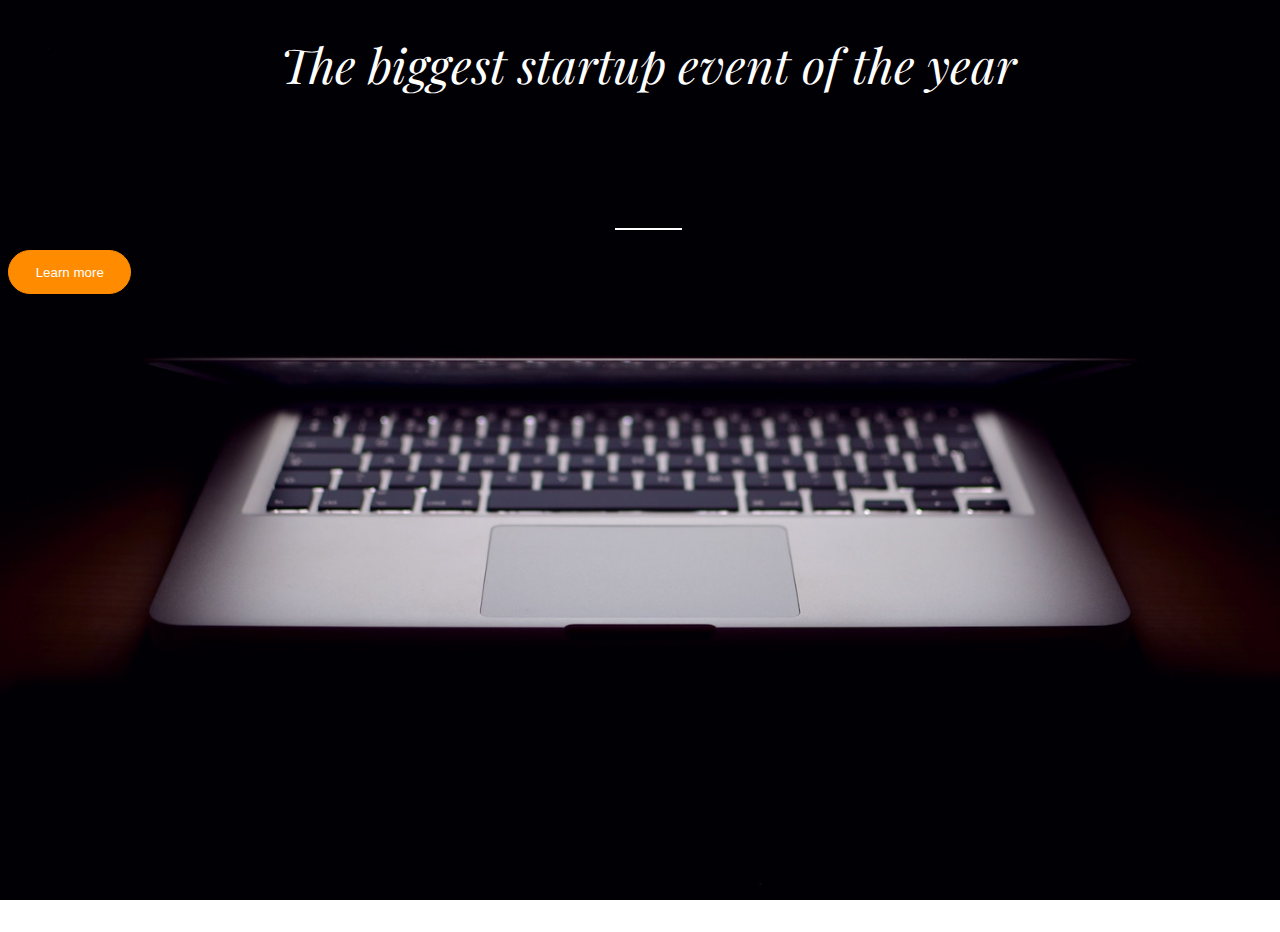
==== index.html @ 10a5b255 "Add files via upload" ====
<!doctype html>
<html lang="en">
  <head>
    <meta charset="utf-8">
    <meta name="viewport" content="width=device-width, initial-scale=1, shrink-to-fit=no">

    <title>Startup</title>

    <!--Bootstrap and CSS-->
    	<link href="https://cdn.jsdelivr.net/npm/bootstrap@5.2.2/dist/css/bootstrap.min.css" rel="stylesheet" integrity="sha384-Zenh87qX5JnK2Jl0vWa8Ck2rdkQ2Bzep5IDxbcnCeuOxjzrPF/et3URy9Bv1WTRi" crossorigin="anonymous">
    	<link rel="stylesheet" type="text/css" href="style.css">
    <!--Google Fonts-->
	    <link rel="preconnect" href="https://fonts.googleapis.com">
		<link rel="preconnect" href="https://fonts.gstatic.com" crossorigin>
		<link href="https://fonts.googleapis.com/css2?family=Hind:wght@300;600&family=Playfair+Display:ital,wght@0,400;0,500;0,600;0,700;0,800;0,900;1,400;1,500;1,600;1,700;1,800;1,900&display=swap" rel="stylesheet">
  </head>

  <body>
		<div class="container d-flex align-items-center h-100">
			<div class="row">
				<header class="text-center col-12">
    				<h1>The biggest startup event of the year</h1>
    			</header>

    			<div class="buffer col-12"></div>

				<section class="text-center col-12">
				    <hr>
				    <a href="https://mailchi.mp/6915483e5e69/startup-event"> <button class="btn btn-info btn-xl"><span>Learn more</span></button>
				    </a>
				</section>
			</div>
		</div>
  	<!--Scripts-->
    	<script src="https://cdn.jsdelivr.net/npm/bootstrap@5.2.2/dist/js/bootstrap.bundle.min.js" integrity="sha384-OERcA2EqjJCMA+/3y+gxIOqMEjwtxJY7qPCqsdltbNJuaOe923+mo//f6V8Qbsw3" crossorigin="anonymous"></script>
  </body>
</html>
---- style.css ----
html, body {
	background: url("header.jpg") no-repeat center center fixed; 
  		-webkit-background-size: cover;
  		-moz-background-size: cover;
  		-o-background-size: cover;
  		background-size: cover;
  	width: 100%;
	height: 100%;
	font-family: 'Hind', 'Verdana', sans-serif;
}

h1 {
	font-family: "Playfair Display", 'Georgia', serif;
	color: white;
	font-weight: 400;
	font-style: italic;
	text-align: center;
	font-size: 3em;
}

hr {
	margin: 20px auto;
	color: white;
	border: 1px solid white;
	max-width: 65px;
	opacity: 1;
}

.container {
	justify-content: center;
}

.btn {
	padding: 1em 2em;
	background-color: darkorange;
	color: darkorange;
	border: 1px solid darkorange;
	border-radius: 50px;
}

.btn:hover {
	background-color: white;
	border: 1px solid white;
	border-width: 5px;
	transition: 0.1s ease-in-out;
}

button span {
	color: white;
}

button span:hover {
	color: black;
}

.buffer {
	height: 5rem;
}
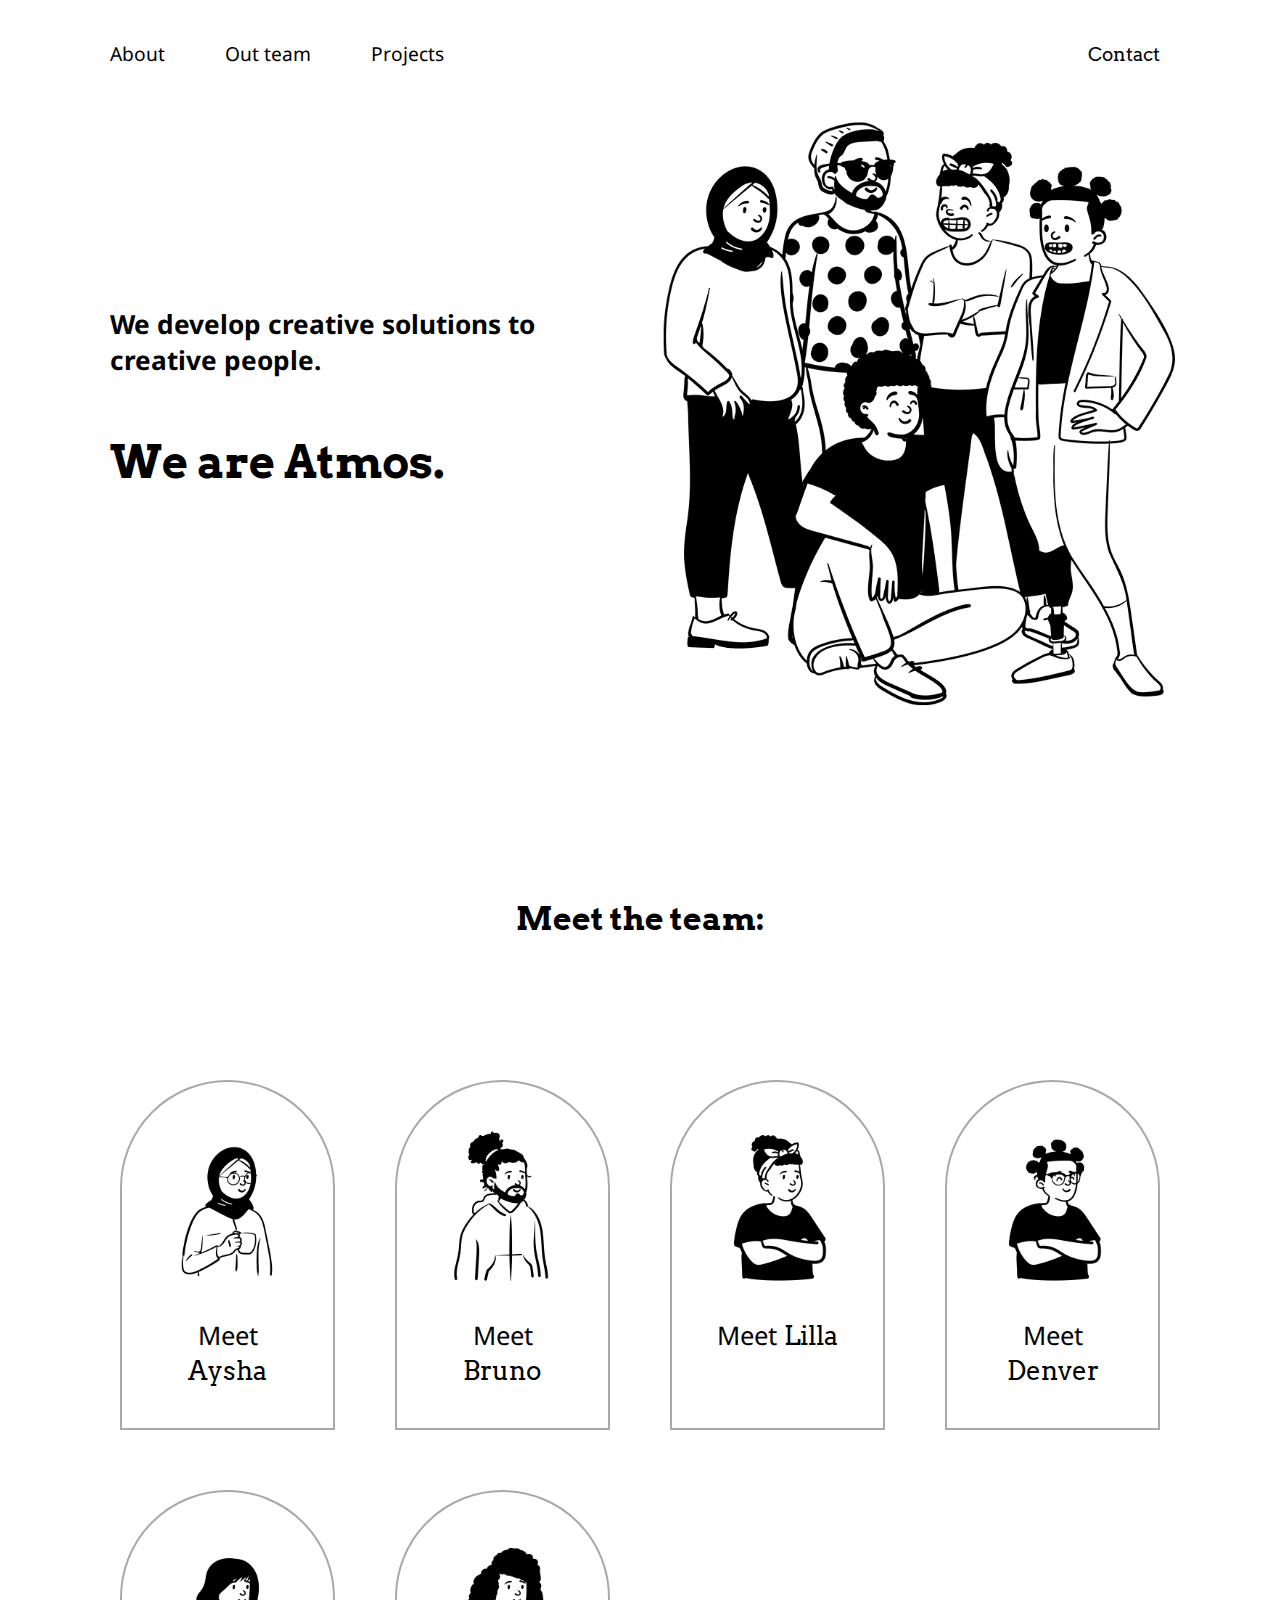
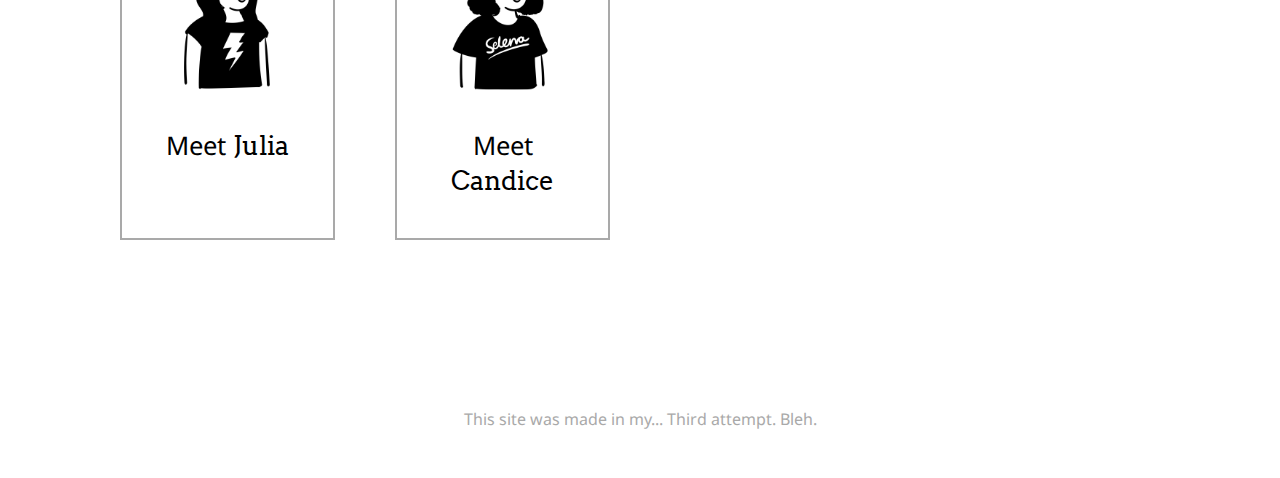
==== commit a618a0f7: "Add files via upload" ====
--- a/index.html
+++ b/index.html
@@ -1,37 +1,69 @@
-<!doctype html>
-<html lang="en">
-  <head>
-    <meta charset="utf-8">
-    <meta name="viewport" content="width=device-width, initial-scale=1, shrink-to-fit=no">
-
-    <title>Startup</title>
-
-    <!--Bootstrap and CSS-->
-    	<link href="https://cdn.jsdelivr.net/npm/bootstrap@5.2.2/dist/css/bootstrap.min.css" rel="stylesheet" integrity="sha384-Zenh87qX5JnK2Jl0vWa8Ck2rdkQ2Bzep5IDxbcnCeuOxjzrPF/et3URy9Bv1WTRi" crossorigin="anonymous">
-    	<link rel="stylesheet" type="text/css" href="style.css">
-    <!--Google Fonts-->
-	    <link rel="preconnect" href="https://fonts.googleapis.com">
-		<link rel="preconnect" href="https://fonts.gstatic.com" crossorigin>
-		<link href="https://fonts.googleapis.com/css2?family=Hind:wght@300;600&family=Playfair+Display:ital,wght@0,400;0,500;0,600;0,700;0,800;0,900;1,400;1,500;1,600;1,700;1,800;1,900&display=swap" rel="stylesheet">
-  </head>
-
-  <body>
-		<div class="container d-flex align-items-center h-100">
-			<div class="row">
-				<header class="text-center col-12">
-    				<h1>The biggest startup event of the year</h1>
-    			</header>
-
-    			<div class="buffer col-12"></div>
-
-				<section class="text-center col-12">
-				    <hr>
-				    <a href="https://mailchi.mp/6915483e5e69/startup-event"> <button class="btn btn-info btn-xl"><span>Learn more</span></button>
-				    </a>
-				</section>
-			</div>
-		</div>
-  	<!--Scripts-->
-    	<script src="https://cdn.jsdelivr.net/npm/bootstrap@5.2.2/dist/js/bootstrap.bundle.min.js" integrity="sha384-OERcA2EqjJCMA+/3y+gxIOqMEjwtxJY7qPCqsdltbNJuaOe923+mo//f6V8Qbsw3" crossorigin="anonymous"></script>
-  </body>
+<!DOCTYPE html>
+<html>
+<head>
+  <title>Layout Master</title>
+  <link rel="stylesheet" type="text/css" href="./style.css">
+  <link rel="stylesheet" type="text/css" href="https://cdnjs.cloudflare.com/ajax/libs/animate.css/4.1.1/animate.min.css">
+  <!--Google Fonts-->
+    <link rel="preconnect" href="https://fonts.googleapis.com">
+    <link rel="preconnect" href="https://fonts.gstatic.com" crossorigin>
+    <link href="https://fonts.googleapis.com/css2?family=Arvo:ital,wght@0,400;0,700;1,400&family=Noto+Sans:ital,wght@0,300;0,600;1,300;1,600&display=swap" rel="stylesheet">
+</head>
+
+<body>
+
+  <nav class="zone white sticky">
+    <ul class="main-nav">
+      <li><a href="">About</a></li>
+      <li><a href="">Out team</a></li>
+      <li><a href="">Projects</a></li>
+      <li class="push"><a href=""><span>Contact</span></a></li>
+    </ul>
+    </div>
+  </nav>
+
+  <div class="container zone red">
+    <div class="container zone pink">
+      <h3 class="animate__animated animate__fadeInLeft animate__delay-0.7s">We develop creative solutions to creative people.</h3>
+      <h1 class="animate__animated animate__fadeInLeft animate__delay-1s animate__slow">We are Atmos.</h1>
+    </div>
+      <img class="cover animate__animated animate__fadeInRight" src="assets/main.png">
+  </div>
+
+  <div class="buffer">
+    <h1>Meet the team:</h1>
+  </div>
+
+  <div class="zone blue grid-wrapper">
+    <div class="box zone">
+      <img src="assets/peep1.png" alt="peep1">
+      <figcaption>Meet <span>Aysha</span></figcaption>
+    </div>
+    <div class="box zone">
+      <img src="assets/peep2.png" alt="peep2">
+      <figcaption>Meet <span>Bruno</span></figcaption>
+    </div>
+    <div class="box zone">
+      <img src="assets/peep3.png" alt="peep3">
+      <figcaption>Meet <span>Lilla</span></figcaption>
+    </div>
+    <div class="box zone">
+      <img src="assets/peep4.png" alt="peep4">
+      <figcaption>Meet <span>Denver</span></figcaption>
+    </div>
+    <div class="box zone">
+      <img src="assets/peep7.png" alt="peep7">
+      <figcaption>Meet <span>Julia</span></figcaption>
+    </div>
+    <div class="box zone">
+      <img src="assets/peep8.png" alt="peep8">
+      <figcaption>Meet <span>Candice</span></figcaption>
+    </div>
+
+  </div>
+
+  <footer>This site was made in my... Third attempt. Bleh.</footer>
+
+</body>
+
 </html>--- a/style.css
+++ b/style.css
@@ -1,58 +1,146 @@
-html, body {
-	background: url("header.jpg") no-repeat center center fixed; 
-  		-webkit-background-size: cover;
-  		-moz-background-size: cover;
-  		-o-background-size: cover;
-  		background-size: cover;
-  	width: 100%;
-	height: 100%;
-	font-family: 'Hind', 'Verdana', sans-serif;
-}
-
-h1 {
-	font-family: "Playfair Display", 'Georgia', serif;
-	color: white;
-	font-weight: 400;
-	font-style: italic;
-	text-align: center;
-	font-size: 3em;
-}
-
-hr {
-	margin: 20px auto;
-	color: white;
-	border: 1px solid white;
-	max-width: 65px;
-	opacity: 1;
-}
-
-.container {
-	justify-content: center;
-}
-
-.btn {
-	padding: 1em 2em;
-	background-color: darkorange;
-	color: darkorange;
-	border: 1px solid darkorange;
-	border-radius: 50px;
-}
-
-.btn:hover {
-	background-color: white;
-	border: 1px solid white;
-	border-width: 5px;
-	transition: 0.1s ease-in-out;
-}
-
-button span {
-	color: white;
-}
-
-button span:hover {
-	color: black;
-}
-
-.buffer {
-	height: 5rem;
-}+body {
+    margin: auto 0;
+    font-family: "Noto Sans", sans-serif;
+}
+
+.zone {
+    /*display:inline-block;*/
+    color:#FFF;
+    font-size:2em;
+    transition: all 0.3s linear;
+}
+
+/* NAVIGATION */
+
+.main-nav {
+    display: flex;
+    list-style: none;
+    font-size: 0.6em;
+    margin: 0px 60px 0px 50px;
+    background-color: white;
+    padding: 30px;
+}
+
+.sticky {
+    position: fixed;
+    top: 0;
+    width: 100%;
+}
+
+@media only screen and (max-width: 600px) {
+    .main-nav {
+        font-size: 0.5em;
+        padding: 0;
+    }
+}
+
+li {
+    padding: 10px 30px 10px 30px;
+}
+
+a {
+    color: black;
+    text-decoration: none;
+}
+
+li span {
+    font-family: 'Arvo', serif;
+}
+
+.push {
+    margin-left: auto;
+}
+
+/* COVER */
+
+.container {
+    display: flex;
+    align-items: center;
+    justify-content: space-between;
+    height: 80vh;
+    padding: 40px;
+    margin: 0;
+}
+
+.pink {
+    display: flex;
+    flex-direction: column;
+    justify-content: center;
+    align-items: flex-start;
+    margin-right: auto;
+    margin-left: 30px;
+    max-width: 40rem;
+    font-size: 0.7em;
+
+}
+
+.cover {
+    height: 40rem;
+    width: auto;
+    align-self: flex-end;
+    margin-left: auto;
+    padding: 0px 20px 20px 0px;
+}
+
+h1 {
+    font-family: "Arvo", serif;
+    color: black;
+}
+
+h3 {
+    font-family: "Noto Sans", sans-serif;
+    color: black;
+}
+
+.buffer {
+    margin-top: 11vh;
+    font-size: 1em;
+    text-align: center;
+}
+
+/* GRID */
+.grid-wrapper {
+    display: grid;
+    gap: 20px;
+    grid-template-columns: repeat(auto-fill, minmax(250px, 1fr));
+    padding: 100px;
+}
+
+.box {
+    cursor: pointer;
+    max-width: 100%;
+    margin: 20px;
+    padding: 40px;
+    background-color: white;
+    border-radius: 300px 300px 0px 0px;
+    border:2px solid darkgrey;
+}
+
+.box:hover {
+    border:10px solid black;
+    -webkit-transform: rotate(-3deg);
+    -moz-transform:rotate(-3deg);
+    -o-transform:rotate(-3deg);
+    transform:rotate(-3deg);
+}
+
+.box > img {
+    width: 100%;
+}
+
+figcaption {
+    font-size: 0.4em;
+    color: black;
+    text-align: center;
+}
+
+figcaption span {
+    font-family: "Arvo", serif;
+    color: black;
+}
+
+footer {
+    padding: 3em;
+    text-align: center;
+    color: darkgrey;
+}
